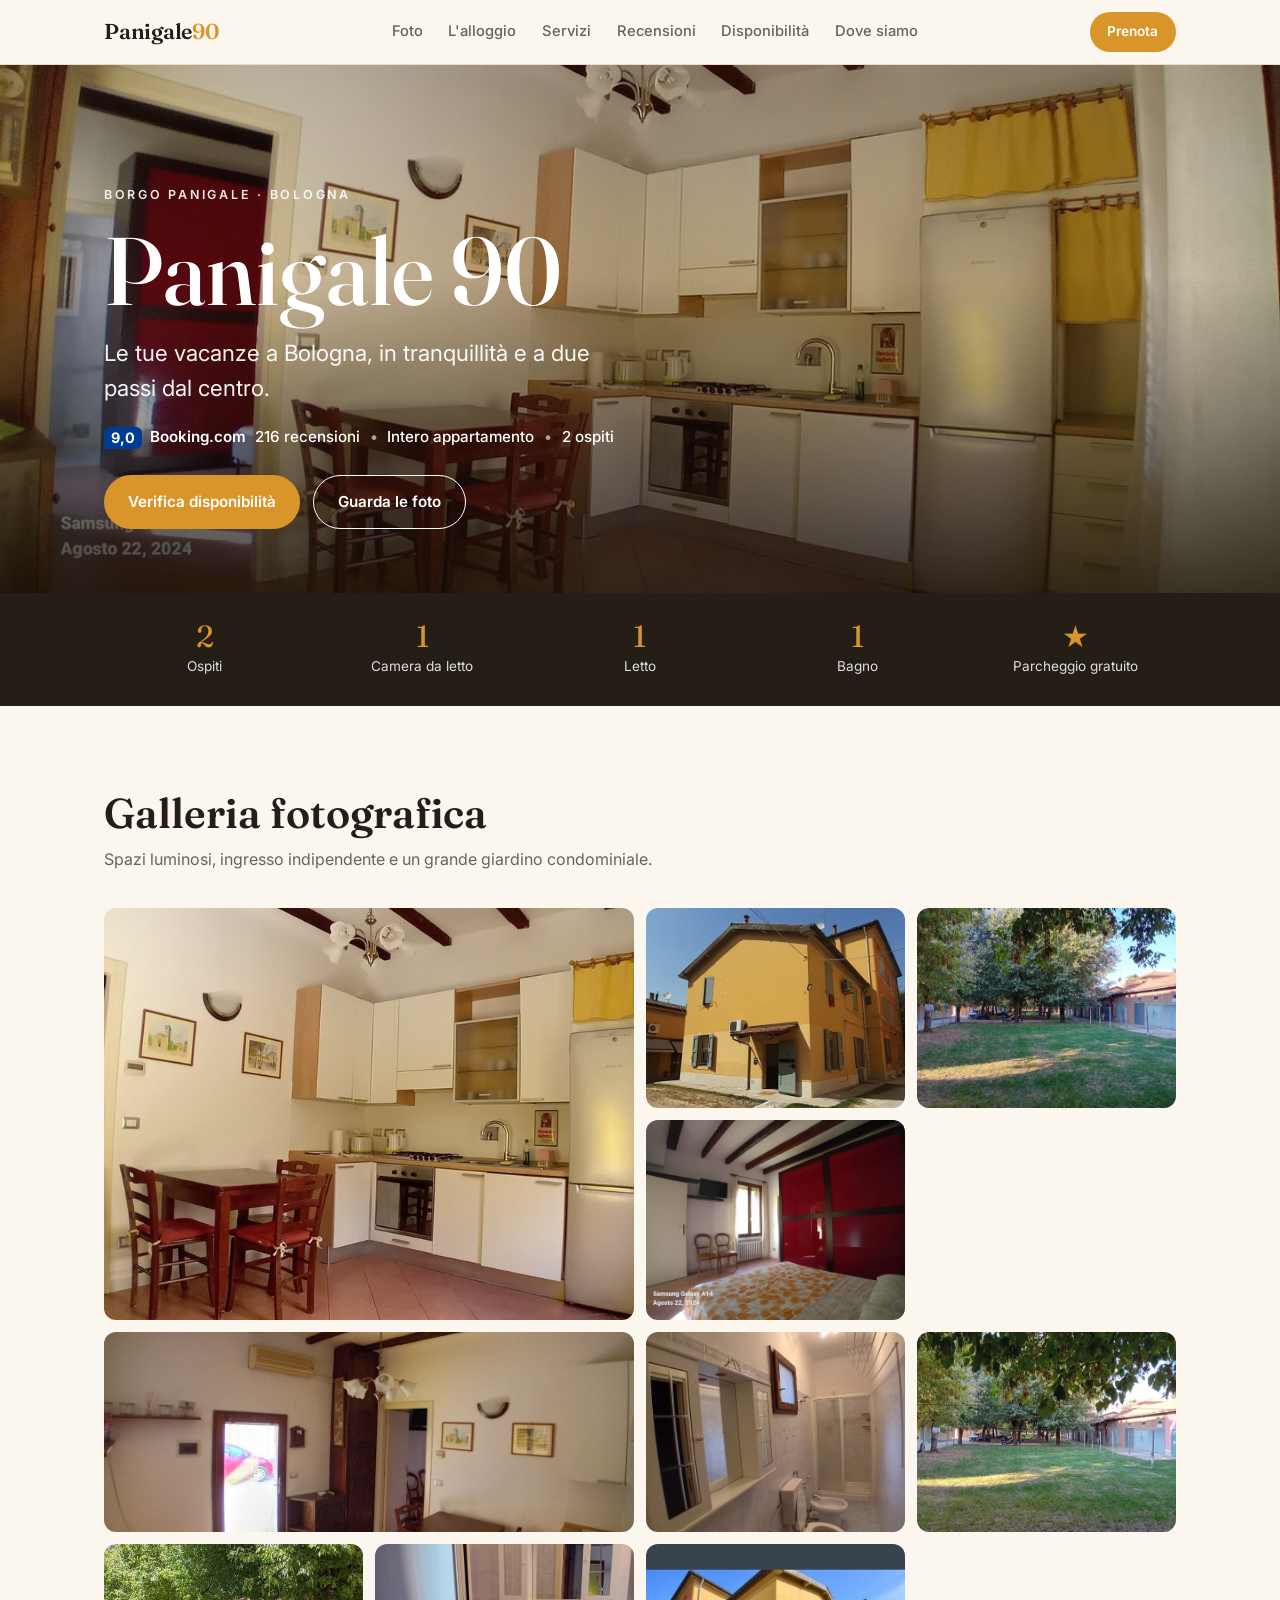
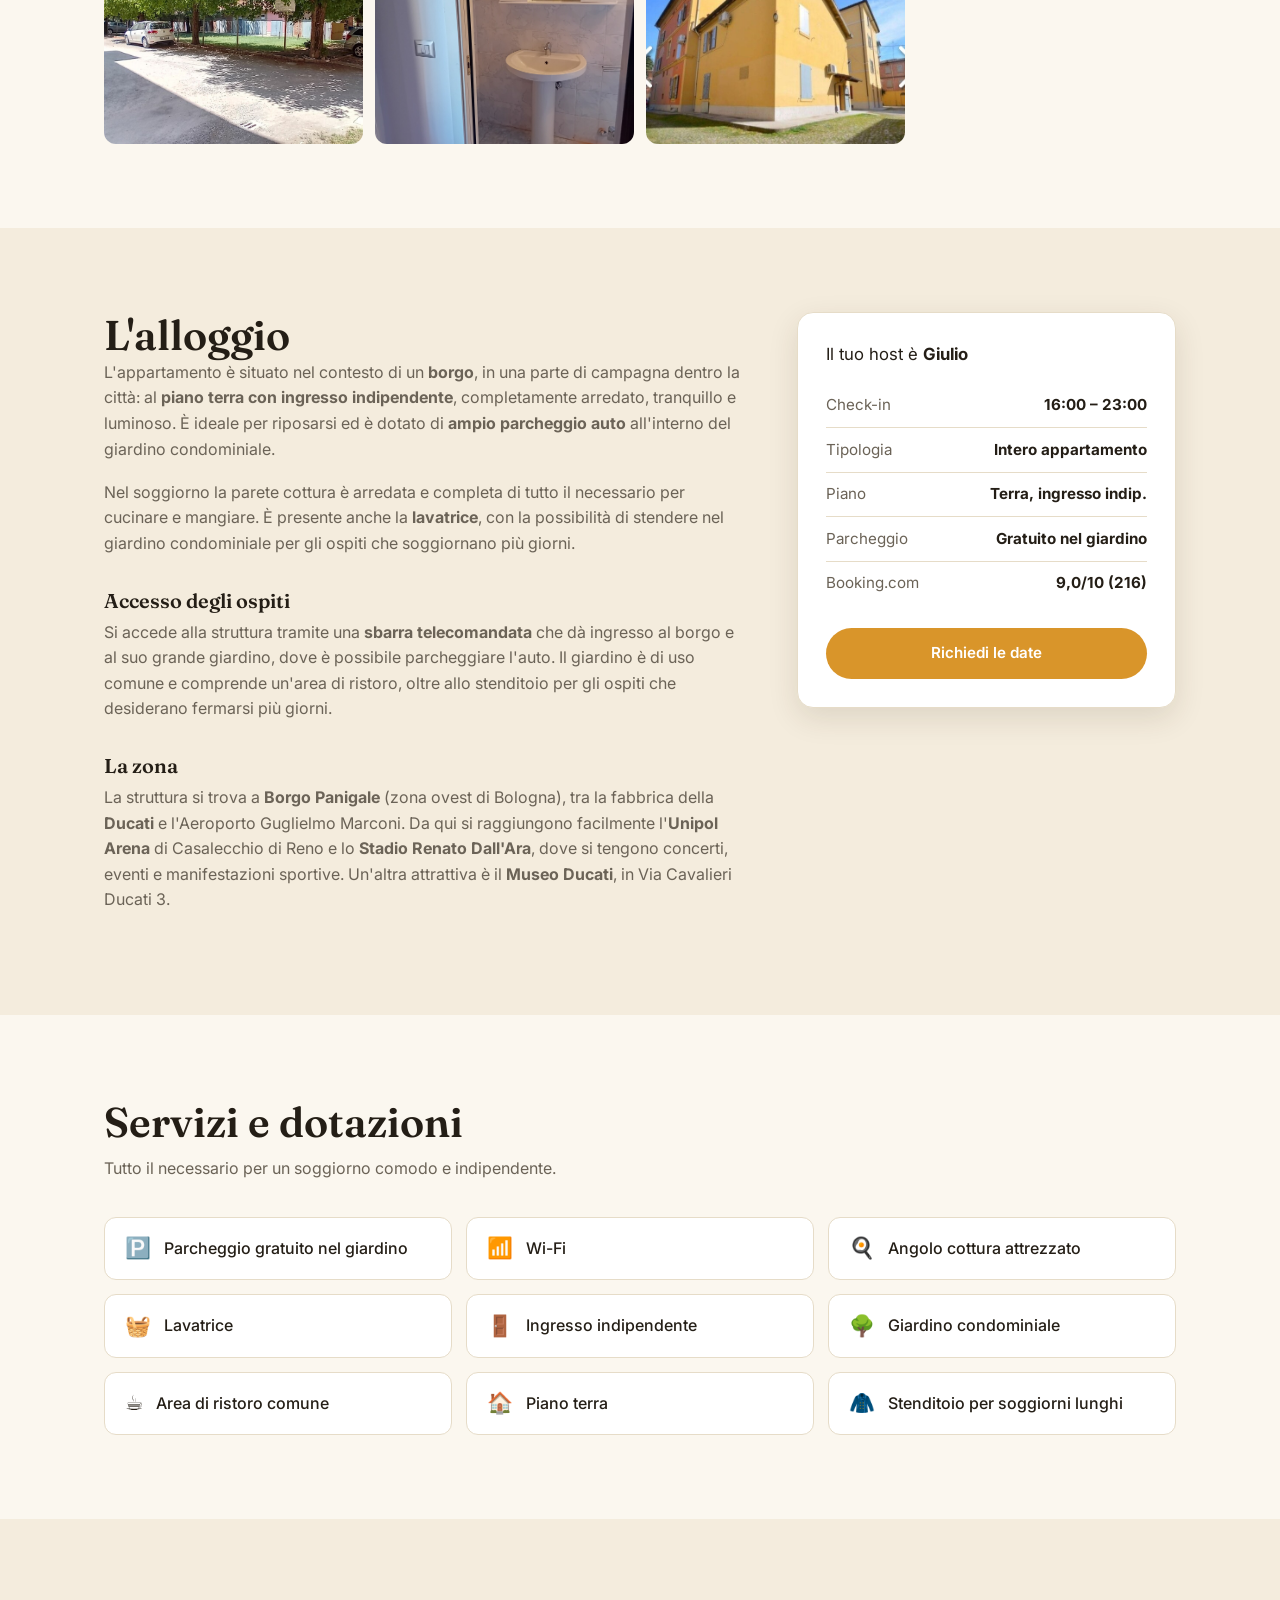
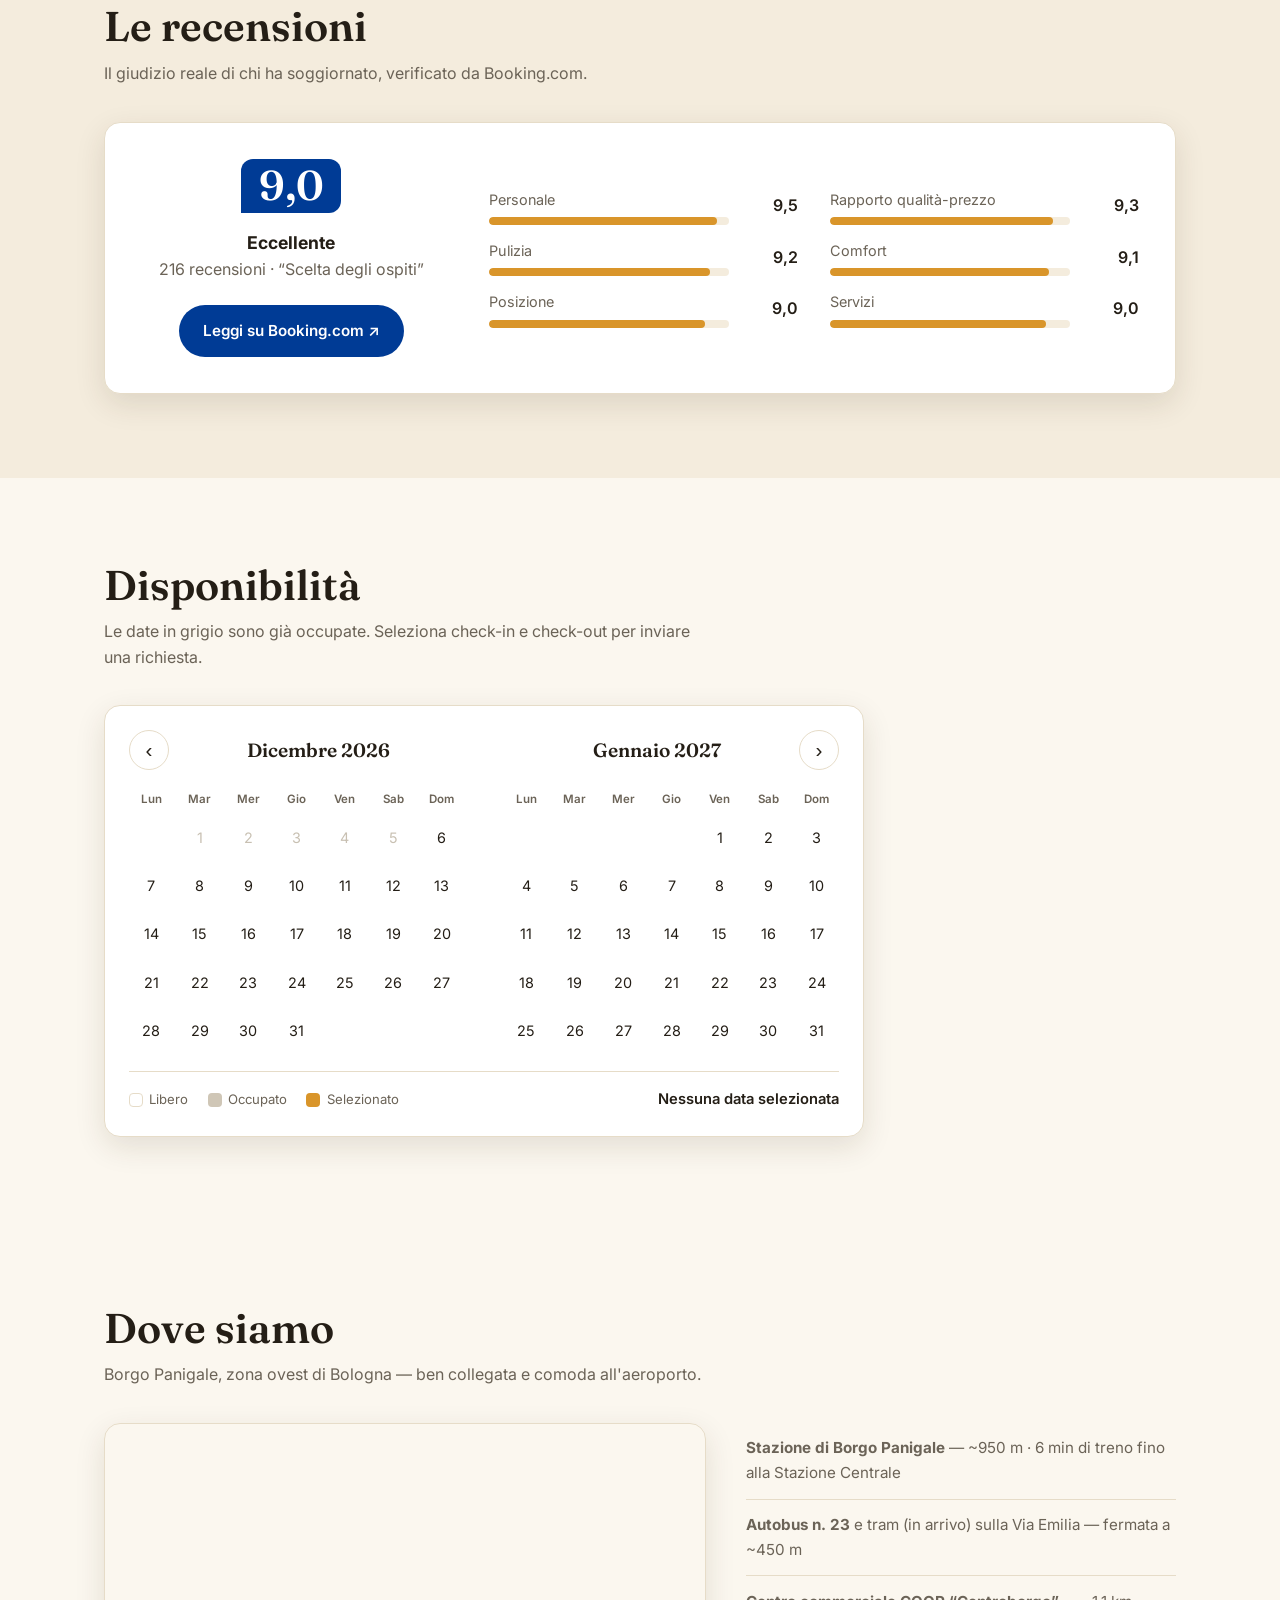
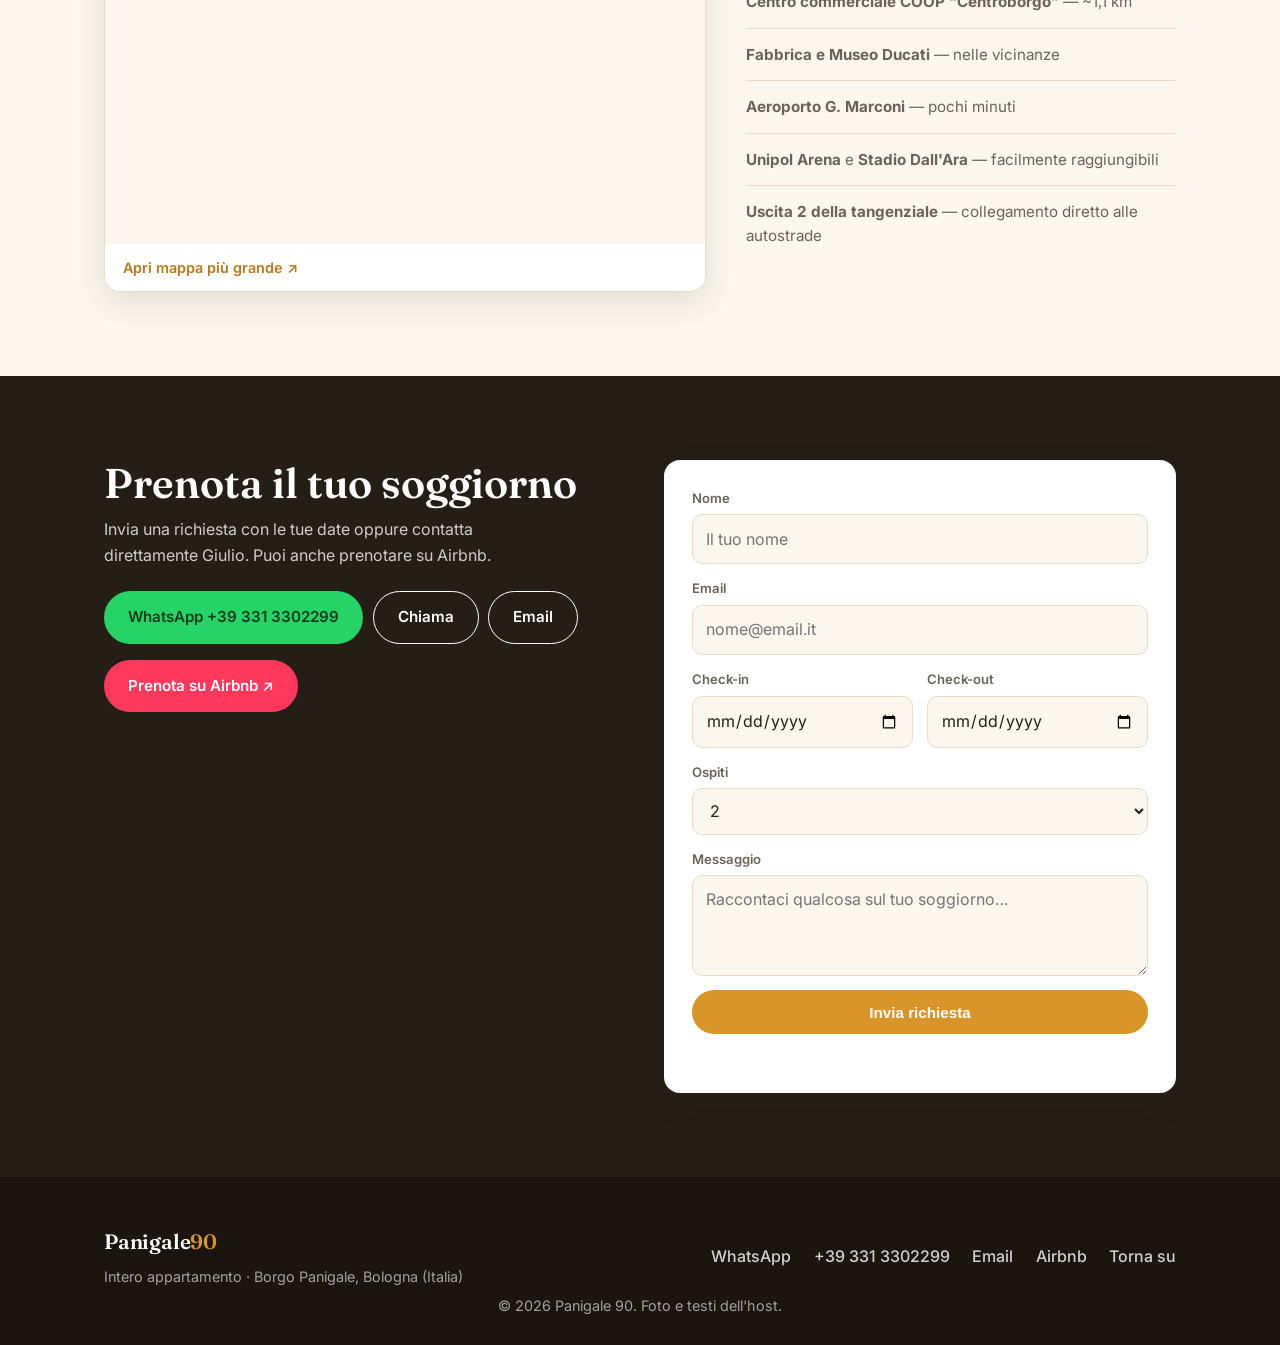
==== _shot.html @ 5c2a5322 "Mostra le recensioni Booking.com (9,0/10, 216 recensioni) al posto di quelle Airbnb" ====
<!DOCTYPE html>
<html lang="it">
<head>
  <meta charset="UTF-8" />
  <meta name="viewport" content="width=device-width, initial-scale=1.0" />
  <title>Panigale 90 — Appartamento a Bologna | Borgo Panigale</title>
  <meta name="description" content="Panigale 90: intero appartamento a piano terra con ingresso indipendente a Borgo Panigale, Bologna. 2 ospiti, parcheggio gratuito, giardino. A 6 minuti dalla Stazione Centrale." />
  <meta property="og:title" content="Panigale 90 — Le tue vacanze a Bologna" />
  <meta property="og:description" content="Intero appartamento a piano terra con ingresso indipendente e parcheggio gratuito a Borgo Panigale, Bologna." />
  <meta property="og:image" content="assets/img/photo-03.jpg" />
  <meta property="og:type" content="website" />
  <link rel="preconnect" href="https://fonts.googleapis.com" />
  <link rel="preconnect" href="https://fonts.gstatic.com" crossorigin />
  <link href="https://fonts.googleapis.com/css2?family=Fraunces:opsz,wght@9..144,500;9..144,600&family=Inter:wght@400;500;600&display=swap" rel="stylesheet" />
  <link rel="stylesheet" href="css/style.css" />
<style>.hero{min-height:480px!important}html{scroll-behavior:auto}</style></head>
<body>
  <!-- NAV -->
  <header class="nav" id="top">
    <div class="container nav__inner">
      <a href="#top" class="brand">Panigale<span>90</span></a>
      <nav class="nav__links">
        <a href="#gallery">Foto</a>
        <a href="#about">L'alloggio</a>
        <a href="#amenities">Servizi</a>
        <a href="#reviews">Recensioni</a>
        <a href="#calendar">Disponibilità</a>
        <a href="#location">Dove siamo</a>
      </nav>
      <a href="#book" class="btn btn--small">Prenota</a>
    </div>
  </header>

  <!-- HERO -->
  <section class="hero">
    <div class="hero__media">
      <img src="assets/img/photo-03.jpg" alt="Soggiorno con angolo cottura di Panigale 90" />
      <div class="hero__overlay"></div>
    </div>
    <div class="container hero__content">
      <p class="hero__eyebrow">Borgo Panigale · Bologna</p>
      <h1>Panigale 90</h1>
      <p class="hero__tagline">Le tue vacanze a Bologna, in tranquillità e a due passi dal centro.</p>
      <div class="hero__meta">
        <span class="bk-badge"><b>9,0</b> Booking.com</span>
        <span>216 recensioni</span>
        <span class="dot">•</span>
        <span>Intero appartamento</span>
        <span class="dot">•</span>
        <span>2 ospiti</span>
      </div>
      <div class="hero__cta">
        <a href="#book" class="btn">Verifica disponibilità</a>
        <a href="#gallery" class="btn btn--ghost">Guarda le foto</a>
      </div>
    </div>
  </section>

  <!-- QUICK FACTS -->
  <section class="facts">
    <div class="container facts__grid">
      <div class="fact"><span class="fact__num">2</span><span class="fact__label">Ospiti</span></div>
      <div class="fact"><span class="fact__num">1</span><span class="fact__label">Camera da letto</span></div>
      <div class="fact"><span class="fact__num">1</span><span class="fact__label">Letto</span></div>
      <div class="fact"><span class="fact__num">1</span><span class="fact__label">Bagno</span></div>
      <div class="fact"><span class="fact__num">★</span><span class="fact__label">Parcheggio gratuito</span></div>
    </div>
  </section>

  <!-- GALLERY -->
  <section id="gallery" class="section">
    <div class="container">
      <h2 class="section__title">Galleria fotografica</h2>
      <p class="section__sub">Spazi luminosi, ingresso indipendente e un grande giardino condominiale.</p>
      <div class="gallery" id="galleryGrid"><!-- populated by JS --></div>
    </div>
  </section>

  <!-- ABOUT -->
  <section id="about" class="section section--alt">
    <div class="container about">
      <div class="about__text">
        <h2 class="section__title">L'alloggio</h2>
        <p>L'appartamento è situato nel contesto di un <strong>borgo</strong>, in una parte di campagna dentro la città: al <strong>piano terra con ingresso indipendente</strong>, completamente arredato, tranquillo e luminoso. È ideale per riposarsi ed è dotato di <strong>ampio parcheggio auto</strong> all'interno del giardino condominiale.</p>
        <p>Nel soggiorno la parete cottura è arredata e completa di tutto il necessario per cucinare e mangiare. È presente anche la <strong>lavatrice</strong>, con la possibilità di stendere nel giardino condominiale per gli ospiti che soggiornano più giorni.</p>

        <h3>Accesso degli ospiti</h3>
        <p>Si accede alla struttura tramite una <strong>sbarra telecomandata</strong> che dà ingresso al borgo e al suo grande giardino, dove è possibile parcheggiare l'auto. Il giardino è di uso comune e comprende un'area di ristoro, oltre allo stenditoio per gli ospiti che desiderano fermarsi più giorni.</p>

        <h3>La zona</h3>
        <p>La struttura si trova a <strong>Borgo Panigale</strong> (zona ovest di Bologna), tra la fabbrica della <strong>Ducati</strong> e l'Aeroporto Guglielmo Marconi. Da qui si raggiungono facilmente l'<strong>Unipol Arena</strong> di Casalecchio di Reno e lo <strong>Stadio Renato Dall'Ara</strong>, dove si tengono concerti, eventi e manifestazioni sportive. Un'altra attrattiva è il <strong>Museo Ducati</strong>, in Via Cavalieri Ducati 3.</p>
      </div>
      <aside class="about__card">
        <p class="about__host">Il tuo host è <strong>Giulio</strong></p>
        <ul class="about__list">
          <li><span>Check-in</span><strong>16:00 – 23:00</strong></li>
          <li><span>Tipologia</span><strong>Intero appartamento</strong></li>
          <li><span>Piano</span><strong>Terra, ingresso indip.</strong></li>
          <li><span>Parcheggio</span><strong>Gratuito nel giardino</strong></li>
          <li><span>Booking.com</span><strong>9,0/10 (216)</strong></li>
        </ul>
        <a href="#book" class="btn btn--block">Richiedi le date</a>
      </aside>
    </div>
  </section>

  <!-- AMENITIES -->
  <section id="amenities" class="section">
    <div class="container">
      <h2 class="section__title">Servizi e dotazioni</h2>
      <p class="section__sub">Tutto il necessario per un soggiorno comodo e indipendente.</p>
      <ul class="amenities" id="amenitiesGrid"><!-- populated by JS --></ul>
    </div>
  </section>

  <!-- REVIEWS -->
  <section id="reviews" class="section section--alt">
    <div class="container">
      <h2 class="section__title">Le recensioni</h2>
      <p class="section__sub">Il giudizio reale di chi ha soggiornato, verificato da Booking.com.</p>
      <div class="reviews">
        <div class="reviews__score">
          <div class="bk-score">9,0</div>
          <p class="reviews__label"><strong>Eccellente</strong><br />216 recensioni · “Scelta degli ospiti”</p>
          <a class="btn btn--book" href="https://www.booking.com/hotel/it/panigale90.it.html" target="_blank" rel="noopener">Leggi su Booking.com ↗</a>
        </div>
        <ul class="reviews__bars">
          <li><span>Personale</span><i><b style="width:95%"></b></i><em>9,5</em></li>
          <li><span>Rapporto qualità-prezzo</span><i><b style="width:93%"></b></i><em>9,3</em></li>
          <li><span>Pulizia</span><i><b style="width:92%"></b></i><em>9,2</em></li>
          <li><span>Comfort</span><i><b style="width:91%"></b></i><em>9,1</em></li>
          <li><span>Posizione</span><i><b style="width:90%"></b></i><em>9,0</em></li>
          <li><span>Servizi</span><i><b style="width:90%"></b></i><em>9,0</em></li>
        </ul>
      </div>
    </div>
  </section>

  <!-- CALENDAR -->
  <section id="calendar" class="section">
    <div class="container">
      <h2 class="section__title">Disponibilità</h2>
      <p class="section__sub">Le date in grigio sono già occupate. Seleziona check-in e check-out per inviare una richiesta.</p>
      <div class="calendar" id="calendarApp">
        <div class="calendar__header">
          <button class="cal-nav" id="calPrev" aria-label="Mese precedente">‹</button>
          <div class="cal-month" id="calMonths"></div>
          <button class="cal-nav" id="calNext" aria-label="Mese successivo">›</button>
        </div>
        <div class="cal-grids" id="calGrids"></div>
        <div class="calendar__footer">
          <div class="cal-legend">
            <span><i class="sw sw--free"></i> Libero</span>
            <span><i class="sw sw--busy"></i> Occupato</span>
            <span><i class="sw sw--sel"></i> Selezionato</span>
          </div>
          <div class="cal-selection" id="calSelection">Nessuna data selezionata</div>
        </div>
      </div>
    </div>
  </section>

  <!-- LOCATION -->
  <section id="location" class="section">
    <div class="container">
      <h2 class="section__title">Dove siamo</h2>
      <p class="section__sub">Borgo Panigale, zona ovest di Bologna — ben collegata e comoda all'aeroporto.</p>
      <div class="location">
        <div class="location__map">
          <iframe
            title="Mappa di Panigale 90"
            loading="lazy"
            src="https://www.openstreetmap.org/export/embed.html?bbox=11.26%2C44.510%2C11.296%2C44.530&amp;layer=mapnik&amp;marker=44.51988%2C11.27823">
          </iframe>
          <a class="location__maplink" href="https://www.openstreetmap.org/?mlat=44.51988&mlon=11.27823#map=15/44.51988/11.27823" target="_blank" rel="noopener">Apri mappa più grande ↗</a>
        </div>
        <ul class="location__list">
          <li><strong>Stazione di Borgo Panigale</strong> — ~950 m · 6 min di treno fino alla Stazione Centrale</li>
          <li><strong>Autobus n. 23</strong> e tram (in arrivo) sulla Via Emilia — fermata a ~450 m</li>
          <li><strong>Centro commerciale COOP “Centroborgo”</strong> — ~1,1 km</li>
          <li><strong>Fabbrica e Museo Ducati</strong> — nelle vicinanze</li>
          <li><strong>Aeroporto G. Marconi</strong> — pochi minuti</li>
          <li><strong>Unipol Arena</strong> e <strong>Stadio Dall'Ara</strong> — facilmente raggiungibili</li>
          <li><strong>Uscita 2 della tangenziale</strong> — collegamento diretto alle autostrade</li>
        </ul>
      </div>
    </div>
  </section>

  <!-- BOOK / CONTACT -->
  <section id="book" class="section section--cta">
    <div class="container book">
      <div class="book__intro">
        <h2 class="section__title">Prenota il tuo soggiorno</h2>
        <p>Invia una richiesta con le tue date oppure contatta direttamente Giulio. Puoi anche prenotare su Airbnb.</p>
        <div class="book__contacts">
          <a class="btn btn--wa" href="https://wa.me/393313302299" target="_blank" rel="noopener">WhatsApp +39 331 3302299</a>
          <a class="btn btn--ghost" href="tel:+393313302299">Chiama</a>
          <a class="btn btn--ghost" href="mailto:giulio.saladini@alice.it">Email</a>
        </div>
        <a class="btn btn--airbnb" href="https://www.airbnb.com/rooms/994075475181136624" target="_blank" rel="noopener">Prenota su Airbnb ↗</a>
      </div>
      <form class="book__form" id="bookForm">
        <div class="field">
          <label for="fName">Nome</label>
          <input id="fName" name="name" type="text" required placeholder="Il tuo nome" />
        </div>
        <div class="field">
          <label for="fEmail">Email</label>
          <input id="fEmail" name="email" type="email" required placeholder="nome@email.it" />
        </div>
        <div class="field field--half">
          <label for="fIn">Check-in</label>
          <input id="fIn" name="checkin" type="date" />
        </div>
        <div class="field field--half">
          <label for="fOut">Check-out</label>
          <input id="fOut" name="checkout" type="date" />
        </div>
        <div class="field">
          <label for="fGuests">Ospiti</label>
          <select id="fGuests" name="guests"><option>1</option><option selected>2</option></select>
        </div>
        <div class="field">
          <label for="fMsg">Messaggio</label>
          <textarea id="fMsg" name="message" rows="3" placeholder="Raccontaci qualcosa sul tuo soggiorno…"></textarea>
        </div>
        <button type="submit" class="btn btn--block">Invia richiesta</button>
        <p class="book__note" id="bookNote"></p>
      </form>
    </div>
  </section>

  <footer class="footer">
    <div class="container footer__inner">
      <div>
        <span class="brand brand--footer">Panigale<span>90</span></span>
        <p>Intero appartamento · Borgo Panigale, Bologna (Italia)</p>
      </div>
      <div class="footer__links">
        <a href="https://wa.me/393313302299" target="_blank" rel="noopener">WhatsApp</a>
        <a href="tel:+393313302299">+39 331 3302299</a>
        <a href="mailto:giulio.saladini@alice.it">Email</a>
        <a href="https://www.airbnb.com/rooms/994075475181136624" target="_blank" rel="noopener">Airbnb</a>
        <a href="#top">Torna su</a>
      </div>
    </div>
    <p class="footer__legal">© <span id="year"></span> Panigale 90. Foto e testi dell'host.</p>
  </footer>

  <!-- LIGHTBOX -->
  <div class="lightbox" id="lightbox" hidden>
    <button class="lb-close" id="lbClose" aria-label="Chiudi">×</button>
    <button class="lb-nav lb-prev" id="lbPrev" aria-label="Precedente">‹</button>
    <img id="lbImg" src="" alt="" />
    <button class="lb-nav lb-next" id="lbNext" aria-label="Successiva">›</button>
  </div>

  <script src="js/availability.js"></script>
  <script src="js/main.js"></script>
</body>
</html>
---- css/style.css ----
:root{
  --ochre:#d9952a;
  --ochre-dark:#b9791a;
  --ink:#241e16;
  --muted:#6b6357;
  --cream:#fbf7ef;
  --cream-2:#f4ecdd;
  --line:#e6dcc8;
  --busy:#cfc6b6;
  --white:#fff;
  --radius:16px;
  --shadow:0 10px 30px rgba(60,45,20,.12);
  --maxw:1120px;
}
*{box-sizing:border-box}
html{scroll-behavior:smooth}
body{
  margin:0;font-family:"Inter",system-ui,sans-serif;color:var(--ink);
  background:var(--cream);line-height:1.6;-webkit-font-smoothing:antialiased;
}
img{max-width:100%;display:block}
a{color:inherit;text-decoration:none}
.container{width:100%;max-width:var(--maxw);margin:0 auto;padding:0 24px}
h1,h2,h3{font-family:"Fraunces",Georgia,serif;font-weight:600;line-height:1.15;margin:0}

/* Buttons */
.btn{
  display:inline-flex;align-items:center;justify-content:center;gap:.5rem;
  background:var(--ochre);color:#fff;font-weight:600;font-size:.95rem;
  padding:.85rem 1.5rem;border-radius:999px;border:0;cursor:pointer;
  transition:transform .15s ease, background .2s ease;
}
.btn:hover{background:var(--ochre-dark);transform:translateY(-1px)}
.btn--ghost{background:transparent;border:1.5px solid #fff;color:#fff}
.btn--ghost:hover{background:rgba(255,255,255,.15)}
.btn--small{padding:.55rem 1.1rem;font-size:.85rem}
.btn--block{width:100%}
.btn--airbnb{background:#ff385c}
.btn--airbnb:hover{background:#e11d48}

/* Nav */
.nav{position:sticky;top:0;z-index:50;background:rgba(251,247,239,.9);
  backdrop-filter:blur(10px);border-bottom:1px solid var(--line)}
.nav__inner{display:flex;align-items:center;justify-content:space-between;height:64px;gap:1rem}
.brand{font-family:"Fraunces",serif;font-weight:600;font-size:1.35rem;letter-spacing:-.01em}
.brand span{color:var(--ochre)}
.nav__links{display:flex;gap:1.6rem;font-size:.92rem;font-weight:500}
.nav__links a{color:var(--muted)}
.nav__links a:hover{color:var(--ink)}

/* Hero */
.hero{position:relative;min-height:86vh;display:flex;align-items:flex-end;color:#fff}
.hero__media,.hero__media img{position:absolute;inset:0;width:100%;height:100%;object-fit:cover}
.hero__overlay{position:absolute;inset:0;
  background:linear-gradient(180deg,rgba(20,15,8,.25)0%,rgba(20,15,8,.15)40%,rgba(20,15,8,.78)100%)}
.hero__content{position:relative;padding-bottom:64px;padding-top:120px}
.hero__eyebrow{text-transform:uppercase;letter-spacing:.22em;font-size:.78rem;font-weight:600;opacity:.9;margin:0 0 .6rem}
.hero h1{font-size:clamp(3rem,9vw,6rem);font-weight:500}
.hero__tagline{font-size:clamp(1.05rem,2.4vw,1.4rem);max-width:36ch;margin:.6rem 0 0;opacity:.95}
.hero__meta{display:flex;flex-wrap:wrap;align-items:center;gap:.6rem;margin:1.2rem 0 1.6rem;font-size:.95rem;font-weight:500}
.hero__meta .dot{opacity:.6}
.hero__cta{display:flex;gap:.8rem;flex-wrap:wrap}

/* Facts */
.facts{background:var(--ink);color:#fff}
.facts__grid{display:flex;flex-wrap:wrap;justify-content:space-between;gap:1rem;padding:28px 24px}
.fact{display:flex;flex-direction:column;align-items:center;flex:1;min-width:90px}
.fact__num{font-family:"Fraunces",serif;font-size:1.9rem;color:var(--ochre);line-height:1}
.fact__label{font-size:.85rem;opacity:.85;margin-top:.3rem;text-align:center}

/* Sections */
.section{padding:84px 0}
.section--alt{background:var(--cream-2)}
.section--cta{background:var(--ink);color:#fff}
.section__title{font-size:clamp(1.8rem,4vw,2.6rem)}
.section__sub{color:var(--muted);margin:.6rem 0 2.2rem;max-width:60ch}
.section--cta .section__sub{color:rgba(255,255,255,.75)}

/* Gallery */
.gallery{display:grid;grid-template-columns:repeat(4,1fr);grid-auto-rows:200px;gap:12px}
.gallery figure{margin:0;overflow:hidden;border-radius:12px;cursor:pointer;position:relative;background:var(--cream-2)}
.gallery img{width:100%;height:100%;object-fit:cover;transition:transform .5s ease}
.gallery figure:hover img{transform:scale(1.06)}
.gallery .g-big{grid-column:span 2;grid-row:span 2}
.gallery .g-wide{grid-column:span 2}

/* About */
.about{display:grid;grid-template-columns:1.7fr 1fr;gap:48px;align-items:start}
.about__text p{color:var(--muted);margin:0 0 1.1rem}
.about__text h3{margin:2rem 0 .5rem;font-size:1.25rem}
.about__card{background:#fff;border:1px solid var(--line);border-radius:var(--radius);
  padding:28px;box-shadow:var(--shadow);position:sticky;top:88px}
.about__host{margin:0 0 1rem;font-size:1.05rem}
.about__list{list-style:none;margin:0 0 1.4rem;padding:0}
.about__list li{display:flex;justify-content:space-between;gap:1rem;padding:.6rem 0;border-bottom:1px solid var(--line);font-size:.95rem}
.about__list li span{color:var(--muted)}
.about__list li:last-child{border-bottom:0}

/* Amenities */
.amenities{list-style:none;margin:0;padding:0;display:grid;grid-template-columns:repeat(3,1fr);gap:14px}
.amenities li{background:#fff;border:1px solid var(--line);border-radius:12px;padding:18px 20px;
  display:flex;align-items:center;gap:.8rem;font-weight:500}
.amenities li .ic{font-size:1.3rem;line-height:1}

/* Calendar */
.calendar{background:#fff;border:1px solid var(--line);border-radius:var(--radius);
  box-shadow:var(--shadow);max-width:760px;padding:24px}
.calendar__header{display:flex;align-items:center;justify-content:space-between;margin-bottom:14px}
.cal-month{display:flex;gap:48px;font-family:"Fraunces",serif;font-size:1.2rem;font-weight:600;flex:1;justify-content:space-around}
.cal-nav{width:40px;height:40px;border-radius:50%;border:1px solid var(--line);background:#fff;
  font-size:1.3rem;cursor:pointer;color:var(--ink);transition:background .2s}
.cal-nav:hover{background:var(--cream-2)}
.cal-grids{display:grid;grid-template-columns:1fr 1fr;gap:40px}
.cal-grid{}
.cal-grid h4{display:none}
.cal-week,.cal-days{display:grid;grid-template-columns:repeat(7,1fr);gap:4px}
.cal-week span{text-align:center;font-size:.72rem;color:var(--muted);font-weight:600;padding:6px 0}
.cal-day{aspect-ratio:1;display:flex;align-items:center;justify-content:center;font-size:.9rem;
  border-radius:9px;cursor:pointer;border:1px solid transparent;transition:background .15s}
.cal-day.empty{cursor:default}
.cal-day.free:hover{background:var(--cream-2)}
.cal-day.busy{color:#a59c8c;background:var(--busy);cursor:not-allowed;text-decoration:line-through}
.cal-day.past{color:#c8c0b2;cursor:not-allowed}
.cal-day.sel{background:var(--ochre);color:#fff;font-weight:600}
.cal-day.inrange{background:rgba(217,149,42,.18)}
.calendar__footer{display:flex;flex-wrap:wrap;gap:1rem;justify-content:space-between;align-items:center;
  margin-top:18px;padding-top:16px;border-top:1px solid var(--line)}
.cal-legend{display:flex;gap:1.2rem;font-size:.82rem;color:var(--muted)}
.cal-legend span{display:flex;align-items:center;gap:.4rem}
.sw{width:14px;height:14px;border-radius:4px;display:inline-block}
.sw--free{background:#fff;border:1px solid var(--line)}
.sw--busy{background:var(--busy)}
.sw--sel{background:var(--ochre)}
.cal-selection{font-weight:600;font-size:.92rem}

/* Booking badge (hero) */
.bk-badge{display:inline-flex;align-items:center;gap:.45rem;font-weight:600}
.bk-badge b{background:#003b95;color:#fff;border-radius:6px 6px 6px 0;padding:.15rem .45rem;font-size:.9rem;line-height:1.2}

/* Reviews */
.reviews{display:grid;grid-template-columns:300px 1fr;gap:48px;align-items:center;
  background:#fff;border:1px solid var(--line);border-radius:var(--radius);box-shadow:var(--shadow);padding:36px}
.reviews__score{text-align:center}
.bk-score{display:inline-block;background:#003b95;color:#fff;font-family:"Fraunces",serif;
  font-size:2.6rem;font-weight:600;padding:.4rem 1.1rem;border-radius:12px 12px 12px 0;line-height:1}
.reviews__label{color:var(--muted);margin:1rem 0 1.4rem}
.reviews__label strong{color:var(--ink);font-size:1.1rem}
.btn--book{background:#003b95}
.btn--book:hover{background:#002d72}
.reviews__bars{list-style:none;margin:0;padding:0;display:grid;grid-template-columns:1fr 1fr;gap:14px 32px}
.reviews__bars li{display:grid;grid-template-columns:1fr 56px;align-items:center;gap:.4rem .8rem;font-size:.9rem}
.reviews__bars li span{grid-column:1;color:var(--muted)}
.reviews__bars li i{grid-column:1;height:8px;background:var(--cream-2);border-radius:99px;overflow:hidden;display:block}
.reviews__bars li i b{display:block;height:100%;background:var(--ochre);border-radius:99px}
.reviews__bars li em{grid-column:2;grid-row:1/3;font-style:normal;font-weight:600;text-align:right;font-size:1rem}

/* Location */
.location{display:grid;grid-template-columns:1.4fr 1fr;gap:40px;align-items:start}
.location__map{border-radius:var(--radius);overflow:hidden;border:1px solid var(--line);box-shadow:var(--shadow)}
.location__map iframe{width:100%;height:420px;border:0;display:block}
.location__maplink{display:block;padding:12px 18px;background:#fff;font-weight:600;font-size:.9rem;color:var(--ochre-dark)}
.location__list{list-style:none;margin:0;padding:0}
.location__list li{padding:.85rem 0;border-bottom:1px solid var(--line);color:var(--muted);font-size:.95rem}
.location__list li:last-child{border-bottom:0}

/* Book */
.book{display:grid;grid-template-columns:1fr 1fr;gap:48px;align-items:start}
.book__intro p{color:rgba(255,255,255,.78);margin:.6rem 0 1.4rem;max-width:42ch}
.book__contacts{display:flex;flex-wrap:wrap;gap:.6rem;margin-bottom:1rem}
.btn--wa{background:#25d366;color:#0b3d1f}
.btn--wa:hover{background:#1fb957}
.book__form{background:#fff;color:var(--ink);border-radius:var(--radius);padding:28px;
  display:grid;grid-template-columns:1fr 1fr;gap:14px;box-shadow:var(--shadow)}
.field{display:flex;flex-direction:column;grid-column:span 2}
.field--half{grid-column:span 1}
.field label{font-size:.82rem;font-weight:600;margin-bottom:.35rem;color:var(--muted)}
.field input,.field select,.field textarea{
  font:inherit;padding:.7rem .8rem;border:1px solid var(--line);border-radius:10px;background:var(--cream);color:var(--ink)}
.field input:focus,.field select:focus,.field textarea:focus{outline:2px solid var(--ochre);border-color:var(--ochre)}
.book__form .btn{grid-column:span 2}
.book__note{grid-column:span 2;font-size:.85rem;color:var(--muted);margin:.2rem 0 0;text-align:center;min-height:1em}

/* Footer */
.footer{background:#1a150f;color:#fff;padding:48px 0 28px}
.footer__inner{display:flex;justify-content:space-between;flex-wrap:wrap;gap:1.4rem;align-items:center}
.footer p{color:rgba(255,255,255,.6);margin:.4rem 0 0;font-size:.9rem}
.brand--footer{color:#fff;font-size:1.3rem}
.footer__links{display:flex;gap:1.4rem;font-weight:500}
.footer__links a{color:rgba(255,255,255,.8)}
.footer__legal{text-align:center;color:rgba(255,255,255,.4);font-size:.8rem;margin:32px 0 0}

/* Lightbox */
.lightbox{position:fixed;inset:0;z-index:100;background:rgba(15,12,8,.94);
  display:flex;align-items:center;justify-content:center}
.lightbox[hidden]{display:none}
.lightbox img{max-width:90vw;max-height:86vh;border-radius:8px;box-shadow:0 20px 60px rgba(0,0,0,.5)}
.lb-close{position:absolute;top:20px;right:26px;background:none;border:0;color:#fff;font-size:2.4rem;cursor:pointer;line-height:1}
.lb-nav{position:absolute;top:50%;transform:translateY(-50%);background:rgba(255,255,255,.12);
  border:0;color:#fff;font-size:2rem;width:56px;height:56px;border-radius:50%;cursor:pointer}
.lb-nav:hover{background:rgba(255,255,255,.25)}
.lb-prev{left:24px}.lb-next{right:24px}

/* Responsive */
@media(max-width:900px){
  .nav__links{display:none}
  .about,.location,.book,.reviews{grid-template-columns:1fr}
  .reviews__bars{grid-template-columns:1fr}
  .about__card{position:static}
  .amenities{grid-template-columns:repeat(2,1fr)}
  .cal-grids{grid-template-columns:1fr}
  .cal-month{justify-content:center;gap:0}
  .cal-month span:nth-child(2){display:none}
  .gallery{grid-template-columns:repeat(2,1fr);grid-auto-rows:160px}
  .gallery .g-big{grid-column:span 2;grid-row:span 1}
}
@media(max-width:540px){
  .section{padding:60px 0}
  .amenities{grid-template-columns:1fr}
  .book__form{grid-template-columns:1fr}
  .field--half{grid-column:span 2}
  .facts__grid{gap:.5rem}
  .fact{min-width:60px}
}
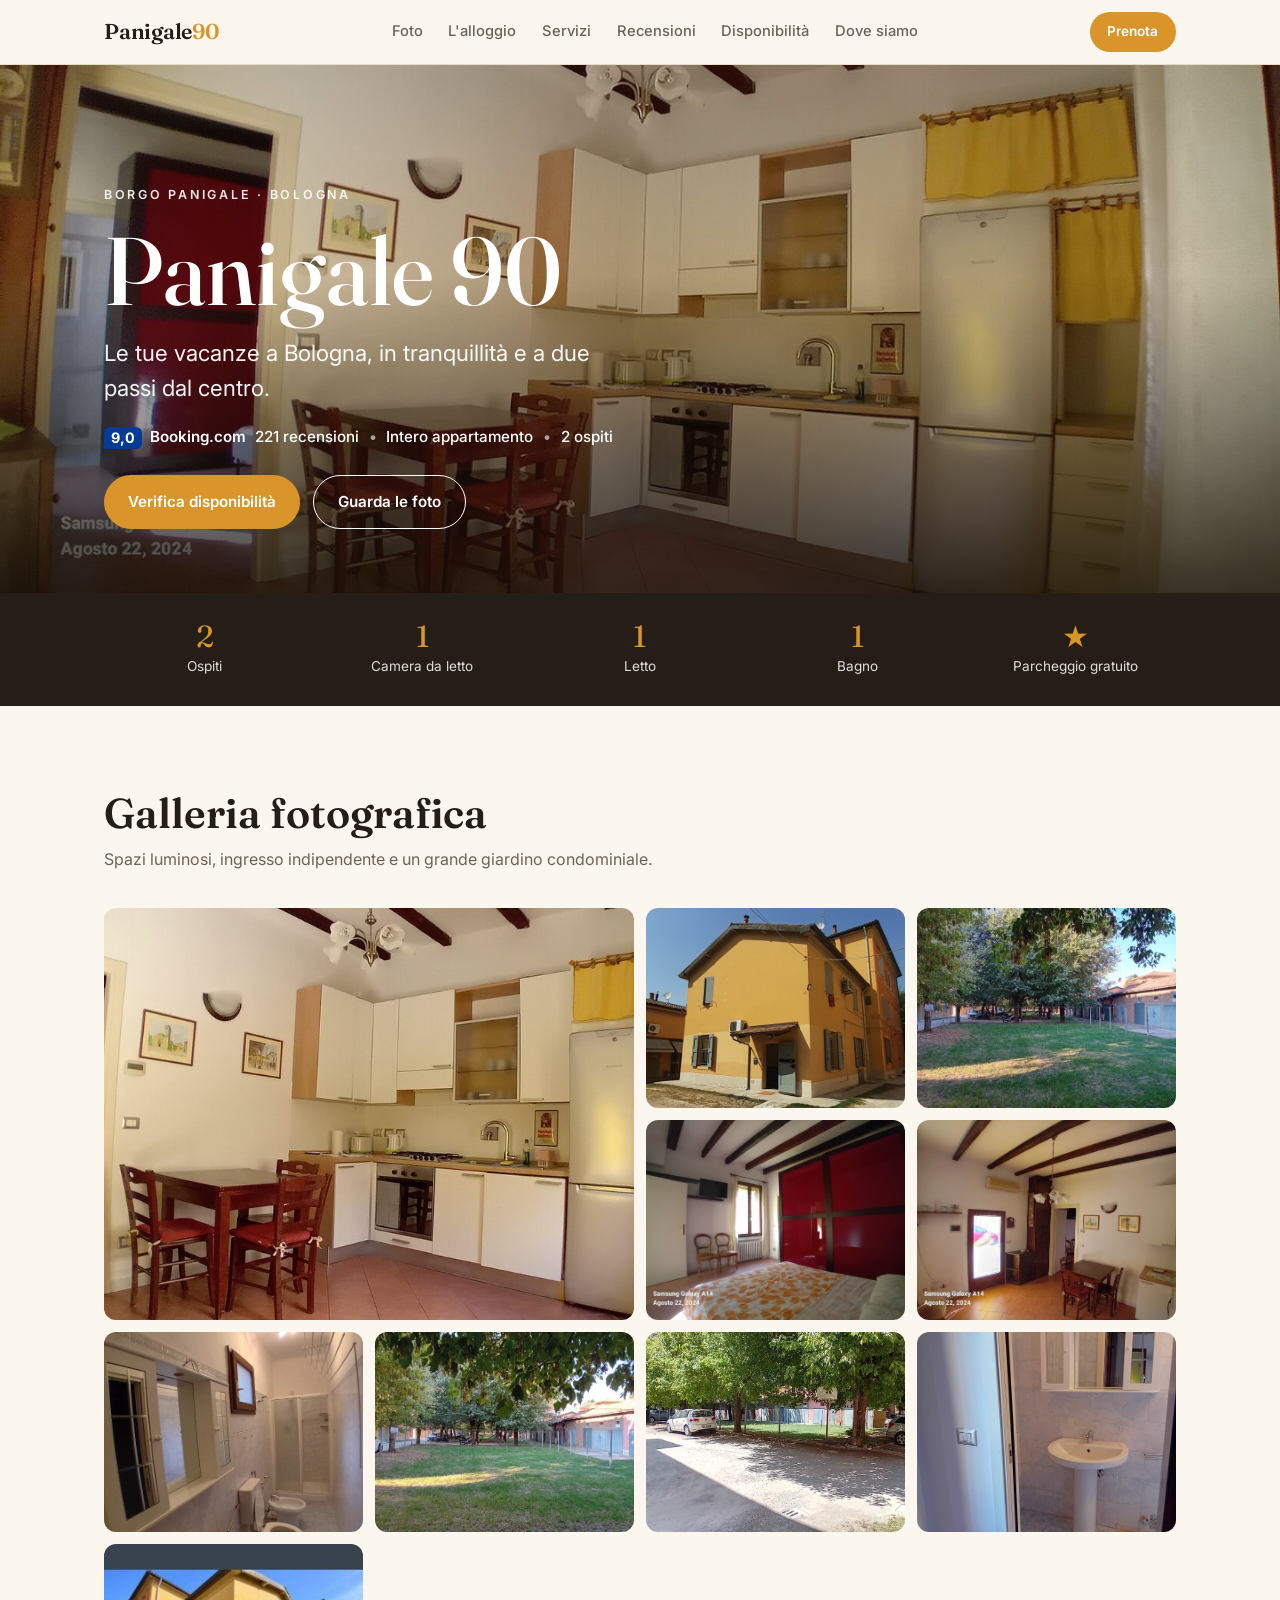
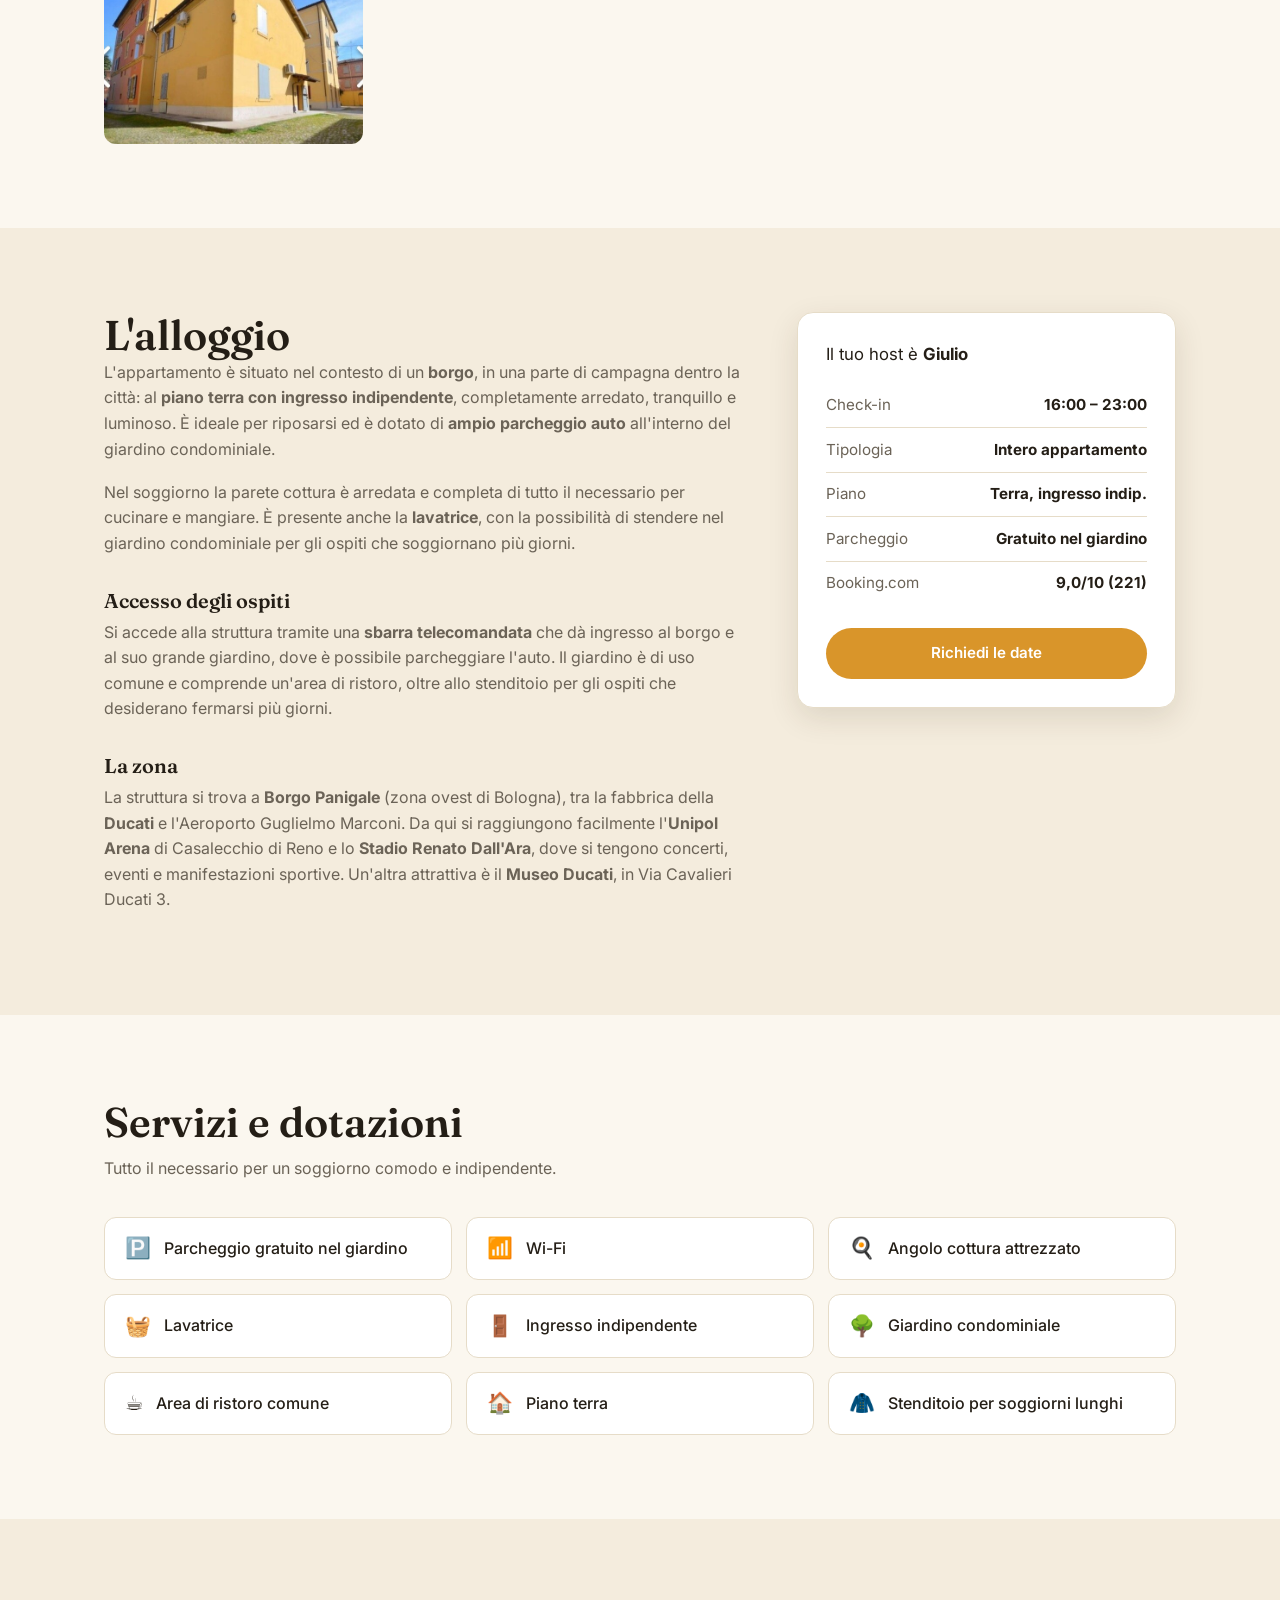
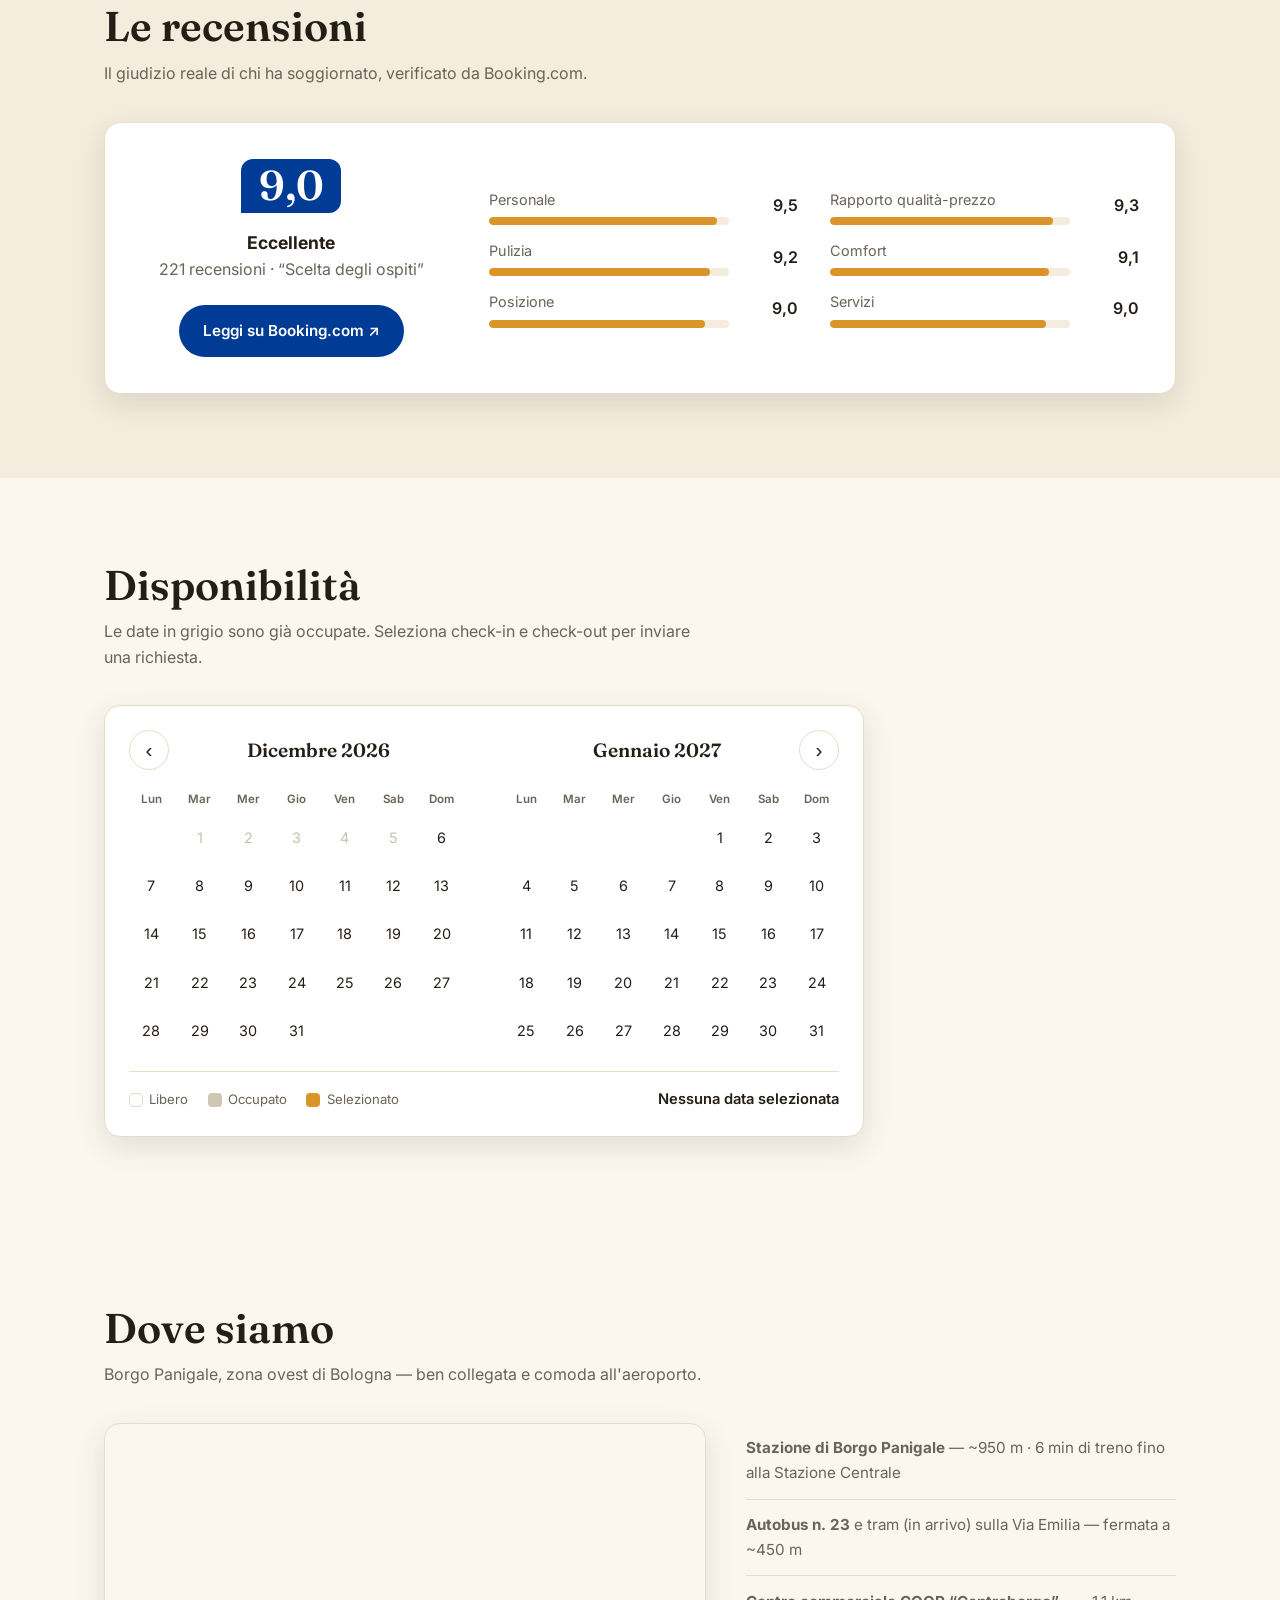
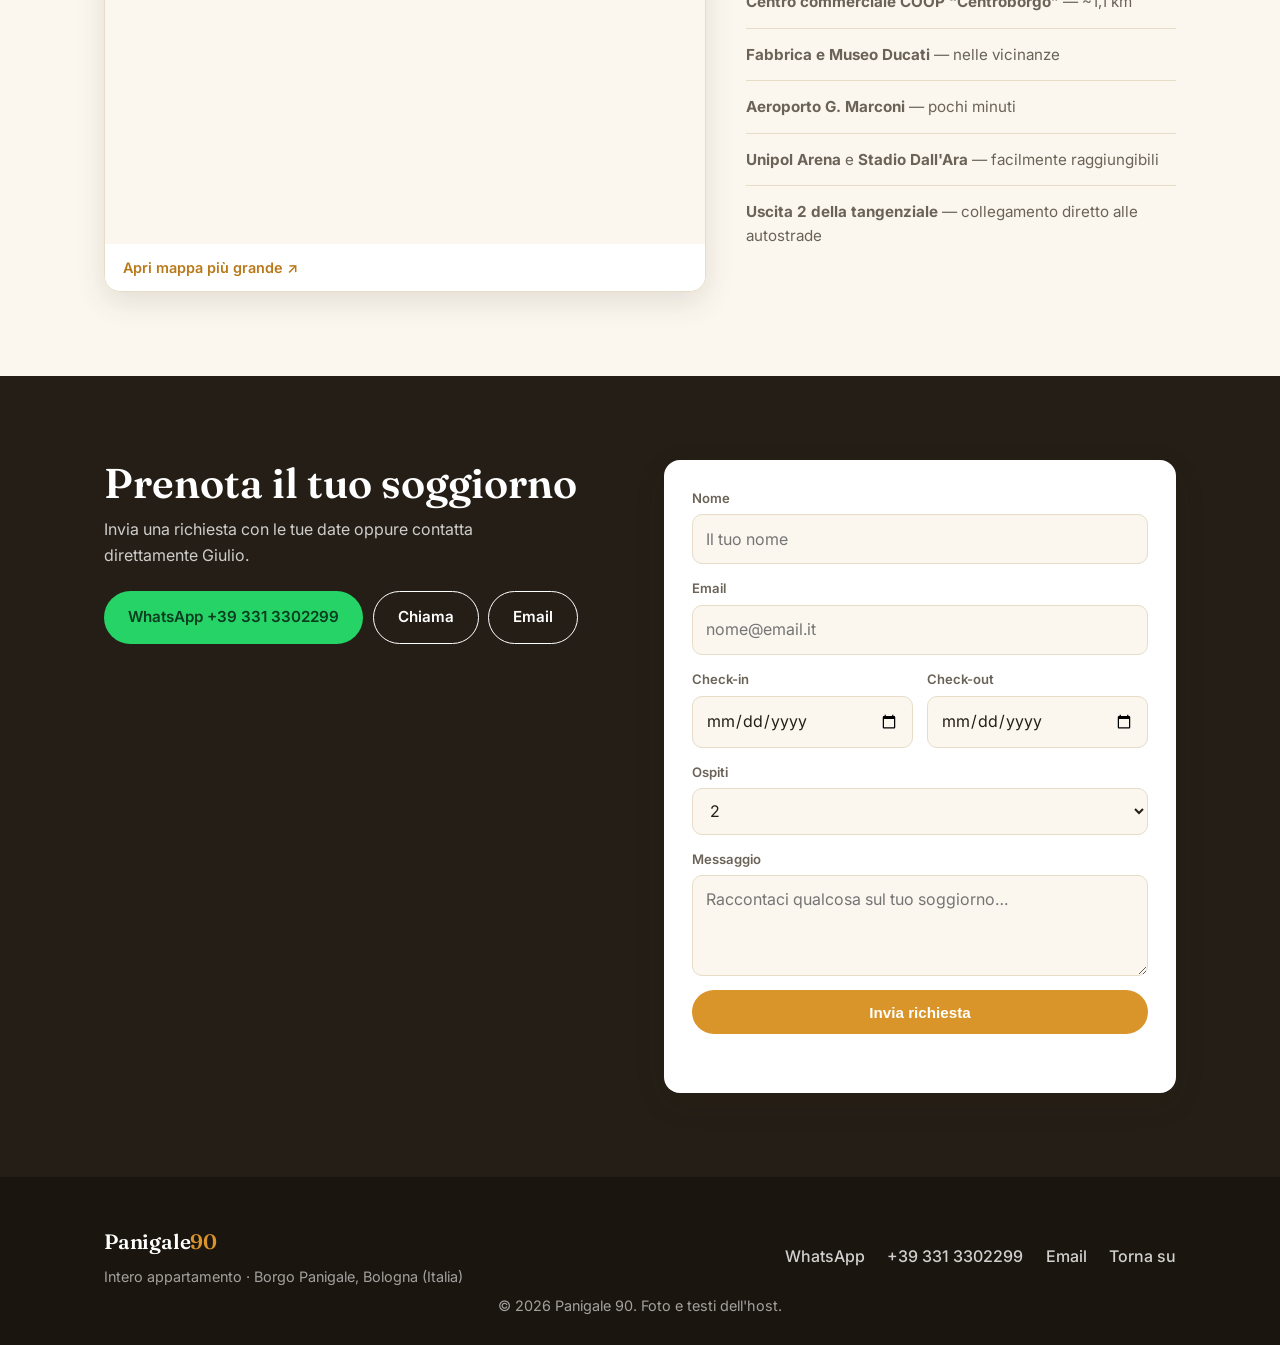
==== commit 532bafef: "Gestione foto dal pannello /admin: galleria e hero da gallery.json" ====
--- a/_shot.html
+++ b/_shot.html
@@ -13,7 +13,7 @@
   <link rel="preconnect" href="https://fonts.gstatic.com" crossorigin />
   <link href="https://fonts.googleapis.com/css2?family=Fraunces:opsz,wght@9..144,500;9..144,600&family=Inter:wght@400;500;600&display=swap" rel="stylesheet" />
   <link rel="stylesheet" href="css/style.css" />
-<style>.hero{min-height:480px!important}html{scroll-behavior:auto}</style></head>
+<style>.hero{min-height:420px!important}html{scroll-behavior:auto}</style></head>
 <body>
   <!-- NAV -->
   <header class="nav" id="top">
@@ -34,7 +34,7 @@
   <!-- HERO -->
   <section class="hero">
     <div class="hero__media">
-      <img src="assets/img/photo-03.jpg" alt="Soggiorno con angolo cottura di Panigale 90" />
+      <img id="heroImg" src="assets/img/photo-03.jpg" alt="Soggiorno con angolo cottura di Panigale 90" />
       <div class="hero__overlay"></div>
     </div>
     <div class="container hero__content">
@@ -43,7 +43,7 @@
       <p class="hero__tagline">Le tue vacanze a Bologna, in tranquillità e a due passi dal centro.</p>
       <div class="hero__meta">
         <span class="bk-badge"><b>9,0</b> Booking.com</span>
-        <span>216 recensioni</span>
+        <span>221 recensioni</span>
         <span class="dot">•</span>
         <span>Intero appartamento</span>
         <span class="dot">•</span>
@@ -97,7 +97,7 @@
           <li><span>Tipologia</span><strong>Intero appartamento</strong></li>
           <li><span>Piano</span><strong>Terra, ingresso indip.</strong></li>
           <li><span>Parcheggio</span><strong>Gratuito nel giardino</strong></li>
-          <li><span>Booking.com</span><strong>9,0/10 (216)</strong></li>
+          <li><span>Booking.com</span><strong>9,0/10 (221)</strong></li>
         </ul>
         <a href="#book" class="btn btn--block">Richiedi le date</a>
       </aside>
@@ -121,7 +121,7 @@
       <div class="reviews">
         <div class="reviews__score">
           <div class="bk-score">9,0</div>
-          <p class="reviews__label"><strong>Eccellente</strong><br />216 recensioni · “Scelta degli ospiti”</p>
+          <p class="reviews__label"><strong>Eccellente</strong><br />221 recensioni · “Scelta degli ospiti”</p>
           <a class="btn btn--book" href="https://www.booking.com/hotel/it/panigale90.it.html" target="_blank" rel="noopener">Leggi su Booking.com ↗</a>
         </div>
         <ul class="reviews__bars">
@@ -192,13 +192,12 @@
     <div class="container book">
       <div class="book__intro">
         <h2 class="section__title">Prenota il tuo soggiorno</h2>
-        <p>Invia una richiesta con le tue date oppure contatta direttamente Giulio. Puoi anche prenotare su Airbnb.</p>
+        <p>Invia una richiesta con le tue date oppure contatta direttamente Giulio.</p>
         <div class="book__contacts">
           <a class="btn btn--wa" href="https://wa.me/393313302299" target="_blank" rel="noopener">WhatsApp +39 331 3302299</a>
           <a class="btn btn--ghost" href="tel:+393313302299">Chiama</a>
           <a class="btn btn--ghost" href="mailto:giulio.saladini@alice.it">Email</a>
         </div>
-        <a class="btn btn--airbnb" href="https://www.airbnb.com/rooms/994075475181136624" target="_blank" rel="noopener">Prenota su Airbnb ↗</a>
       </div>
       <form class="book__form" id="bookForm">
         <div class="field">
@@ -241,7 +240,6 @@
         <a href="https://wa.me/393313302299" target="_blank" rel="noopener">WhatsApp</a>
         <a href="tel:+393313302299">+39 331 3302299</a>
         <a href="mailto:giulio.saladini@alice.it">Email</a>
-        <a href="https://www.airbnb.com/rooms/994075475181136624" target="_blank" rel="noopener">Airbnb</a>
         <a href="#top">Torna su</a>
       </div>
     </div>
@@ -256,7 +254,6 @@
     <button class="lb-nav lb-next" id="lbNext" aria-label="Successiva">›</button>
   </div>
 
-  <script src="js/availability.js"></script>
   <script src="js/main.js"></script>
 </body>
 </html>
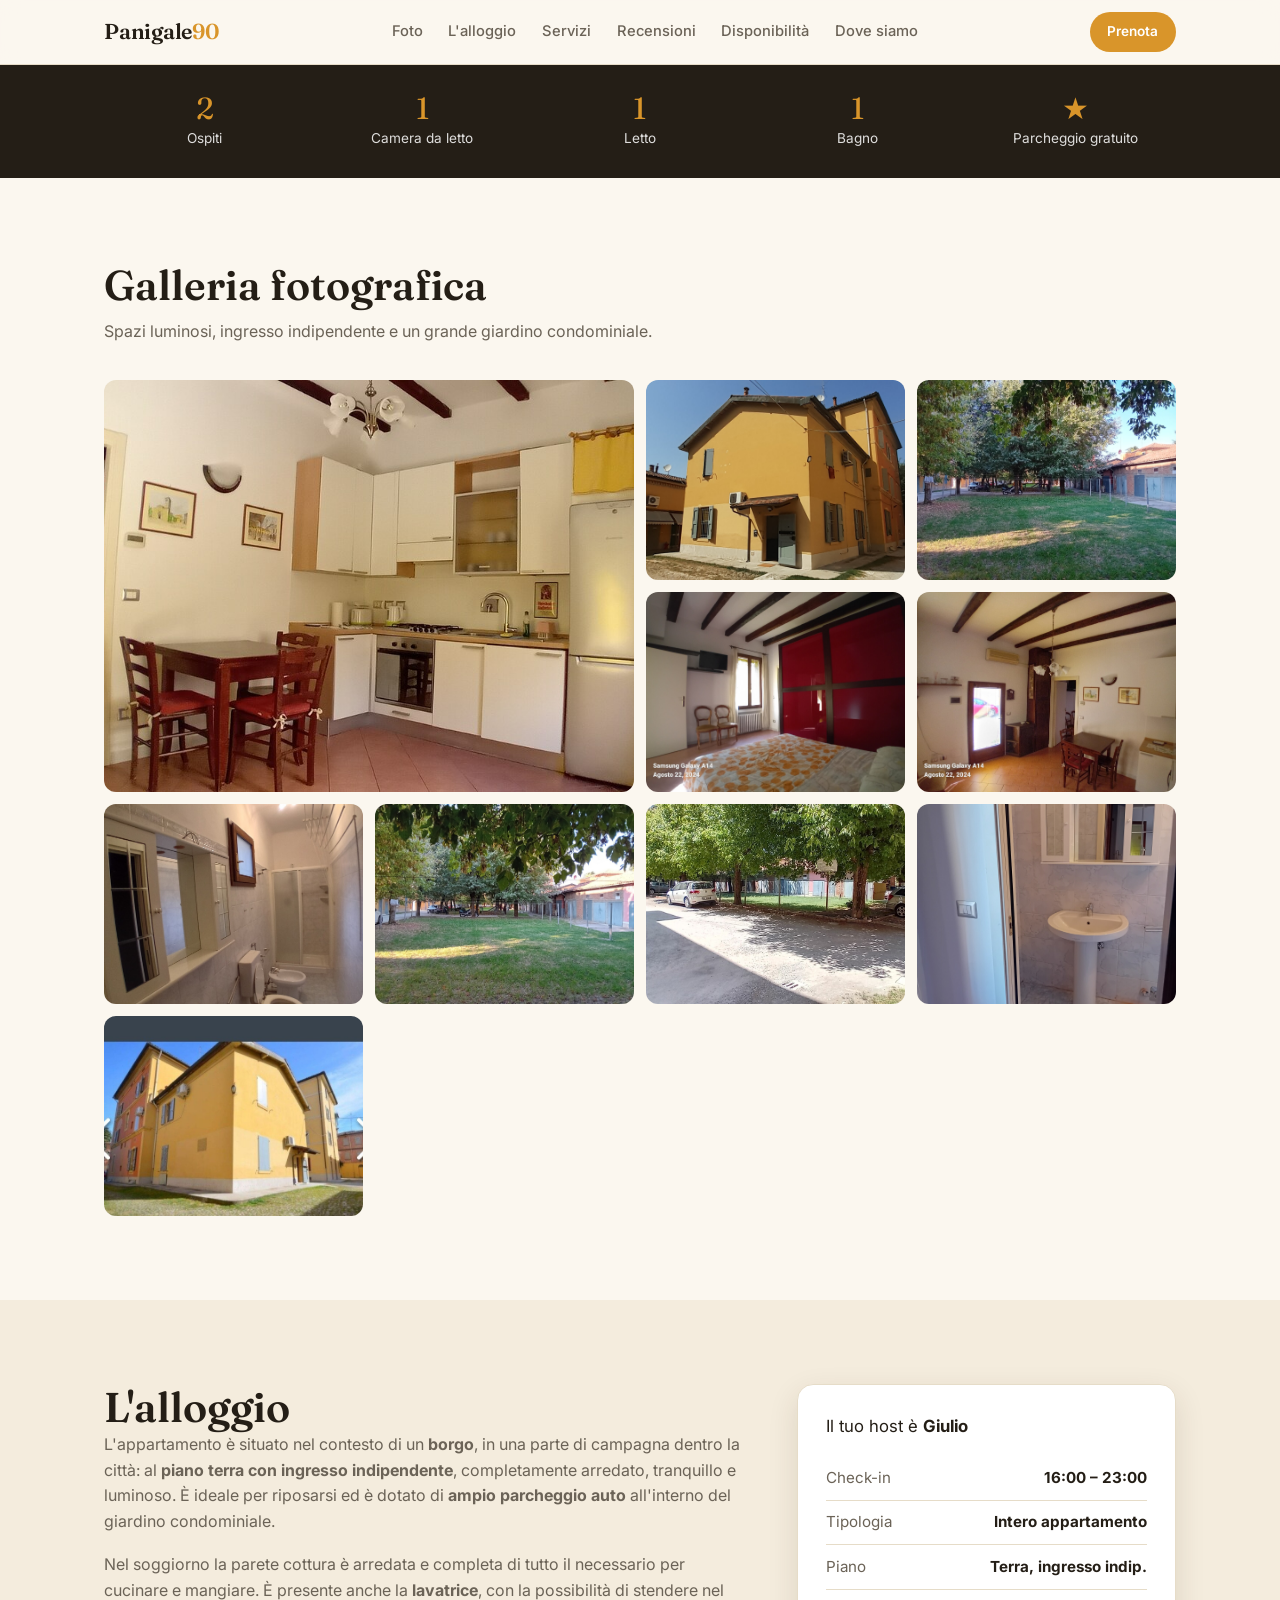
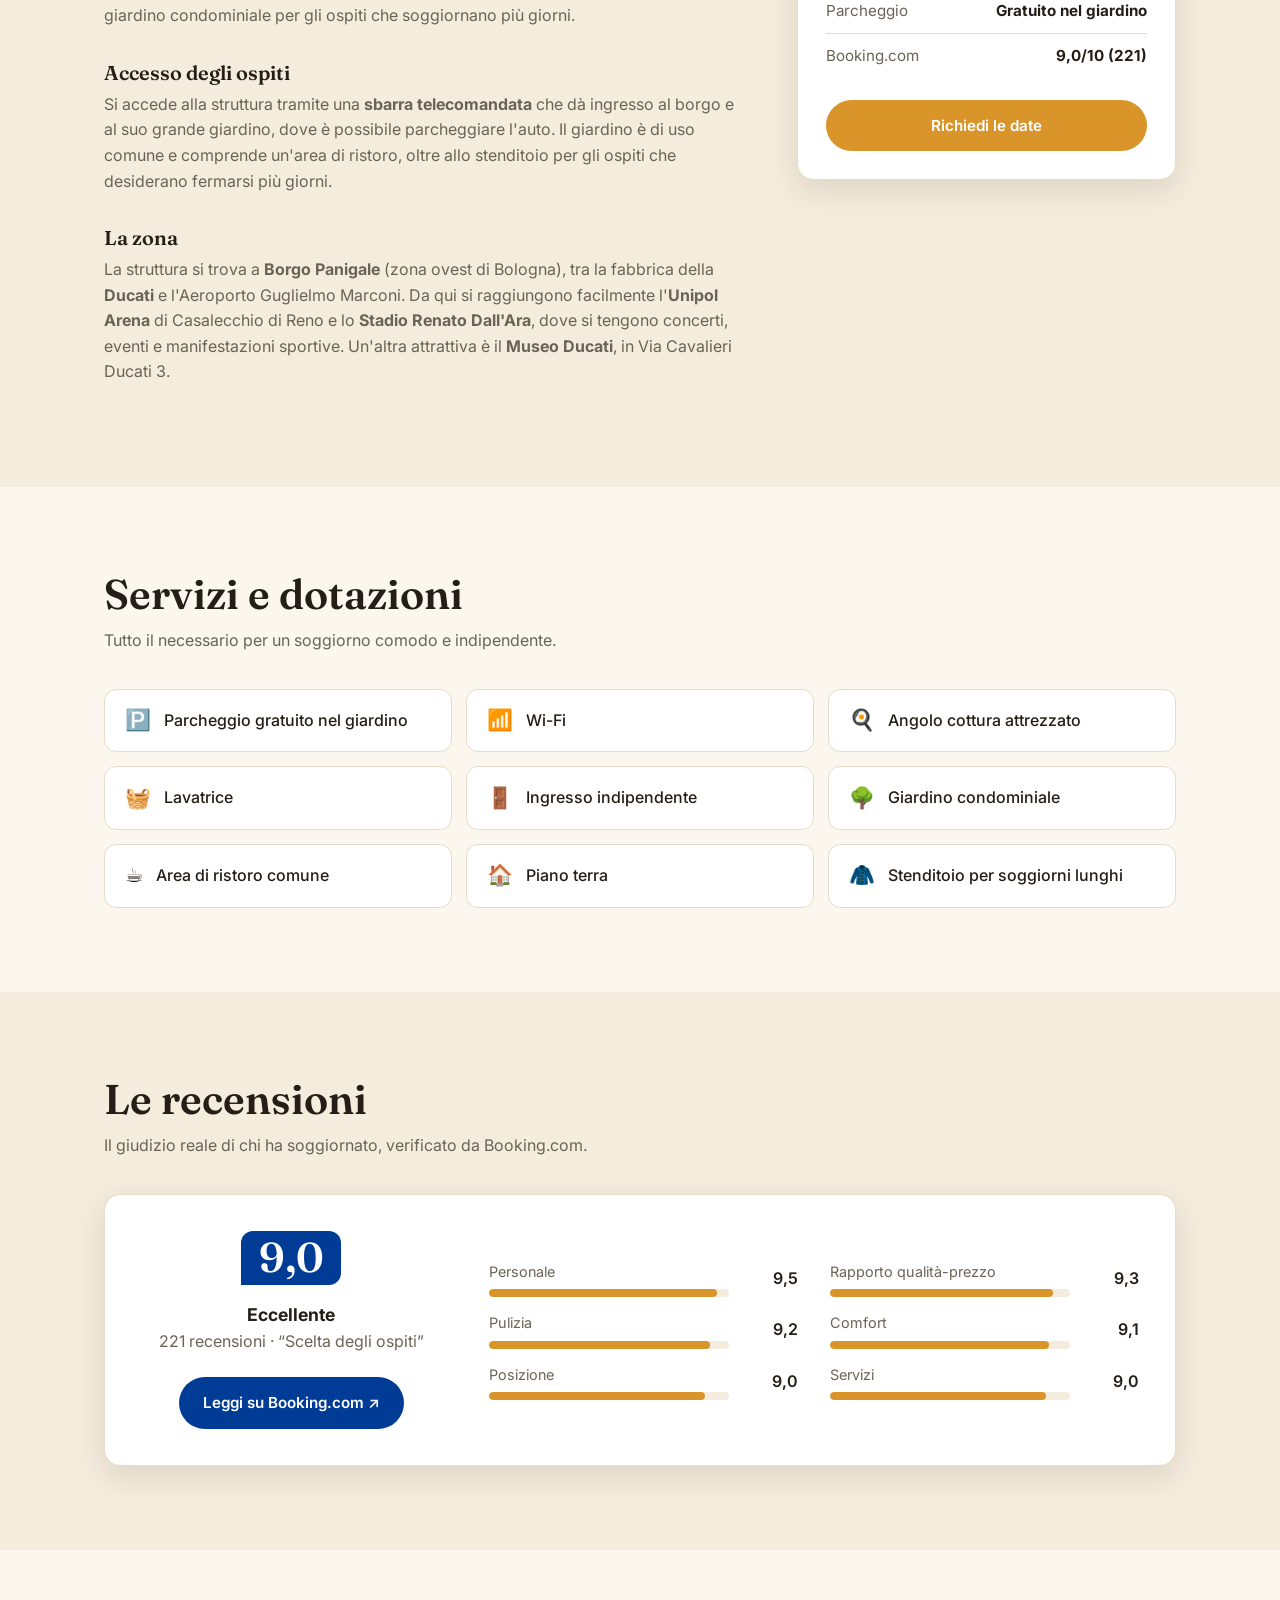
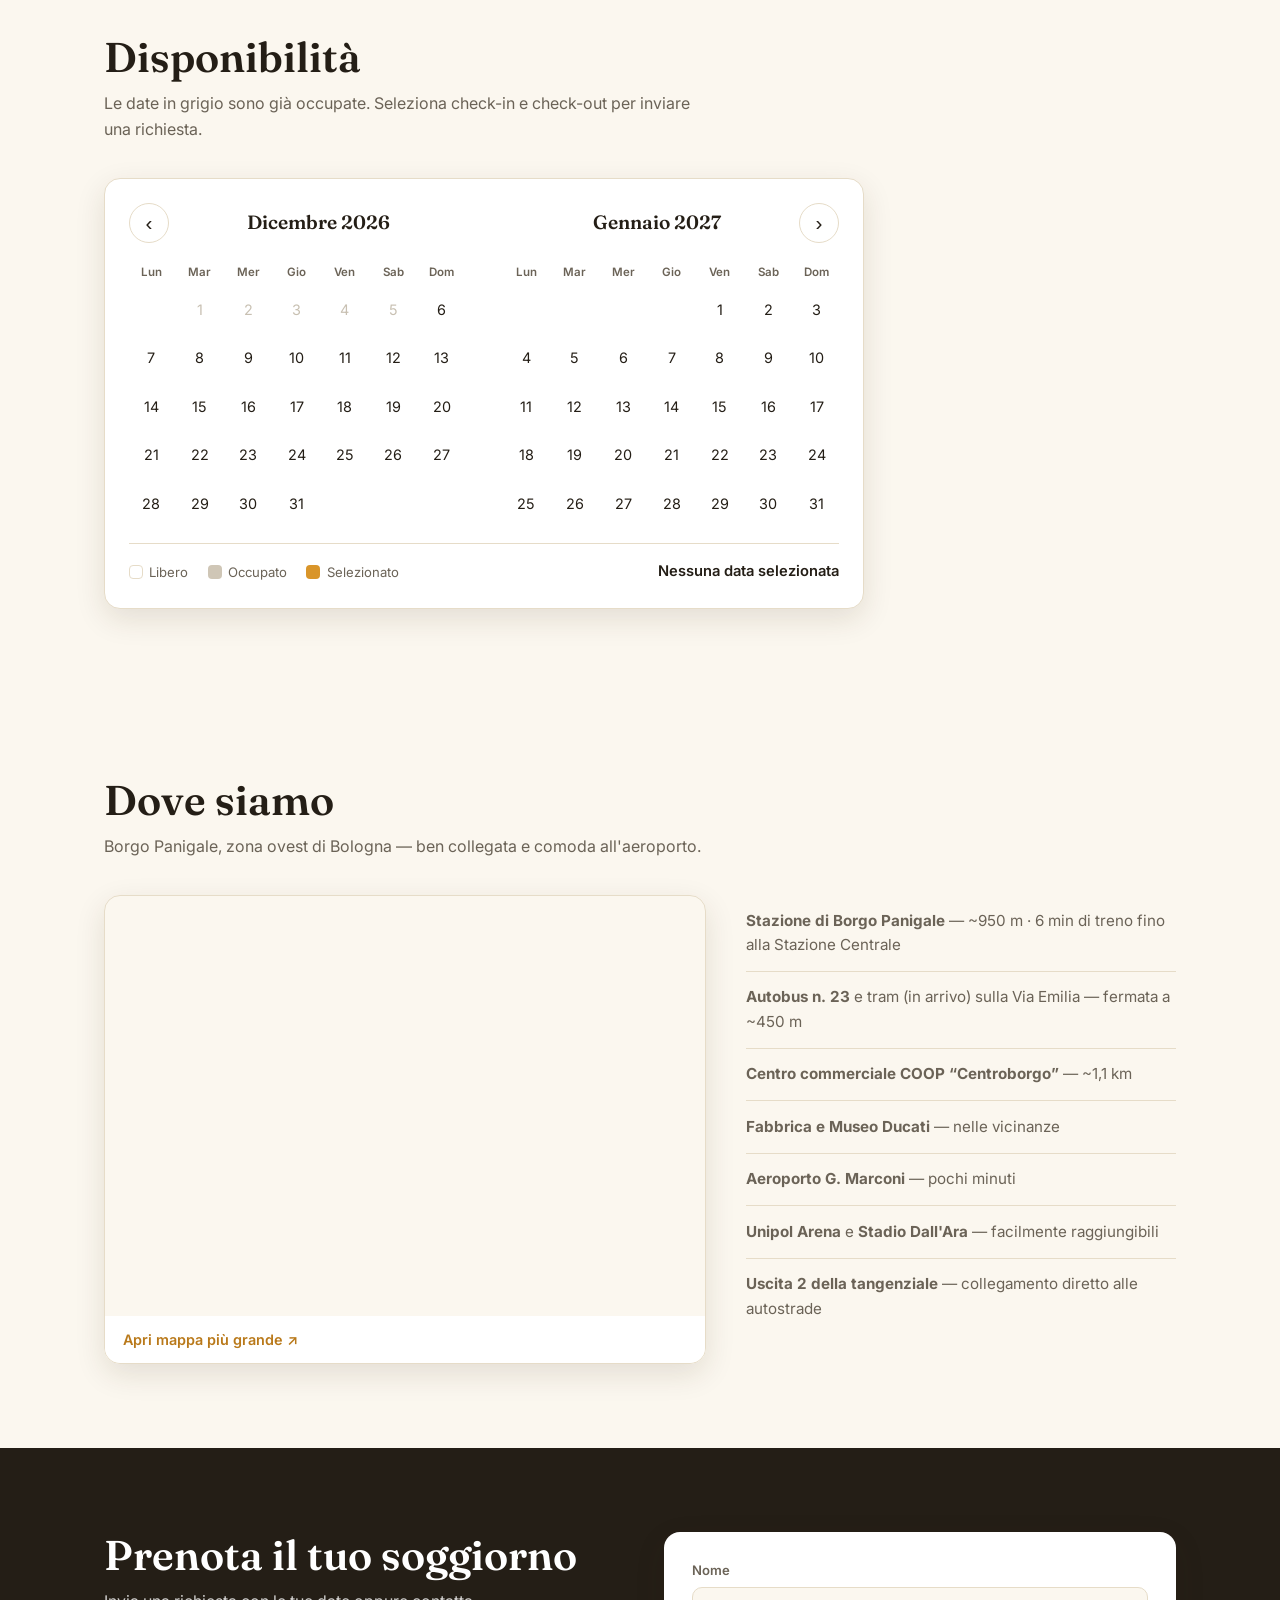
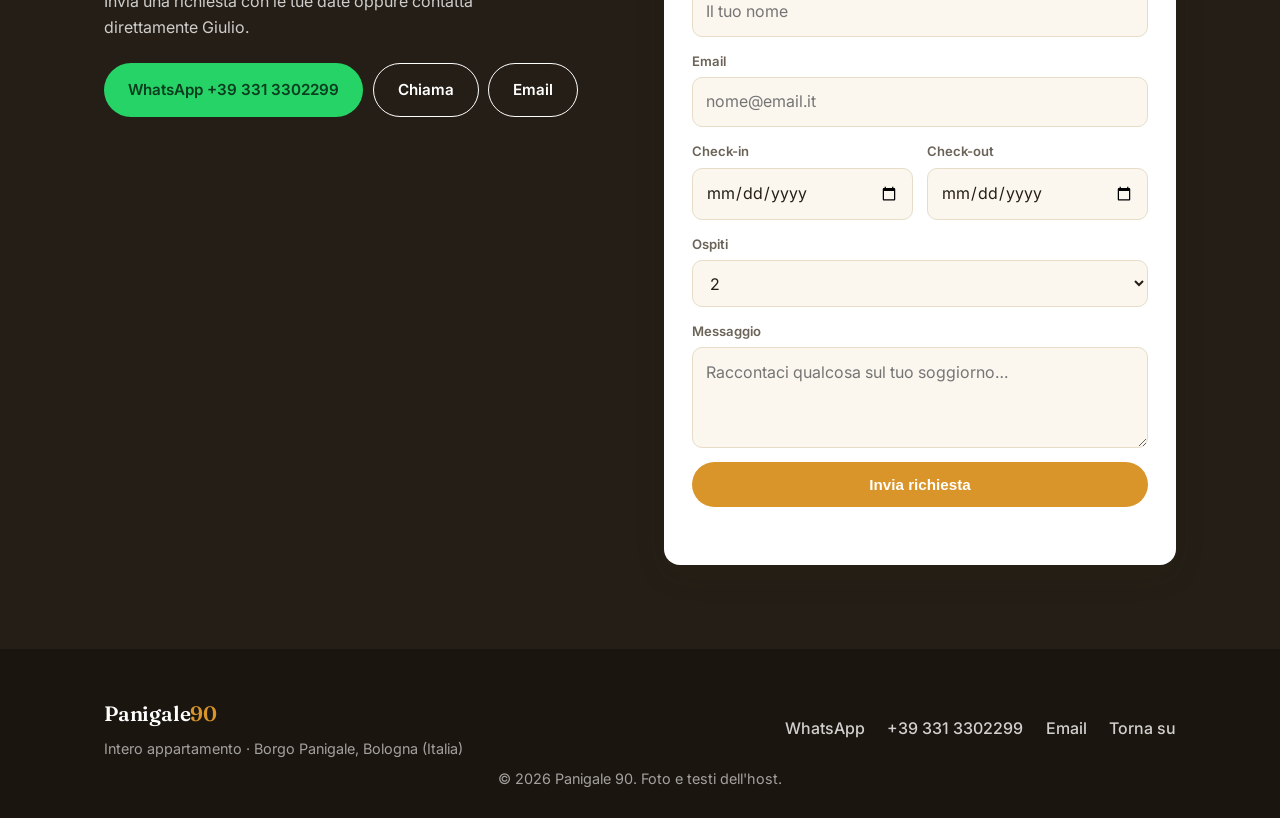
==== commit 11b8b9e5: "Gestione testi 'L'alloggio' dal pannello /admin (about.json: titolo, intro, paragrafi)" ====
--- a/_shot.html
+++ b/_shot.html
@@ -13,7 +13,7 @@
   <link rel="preconnect" href="https://fonts.gstatic.com" crossorigin />
   <link href="https://fonts.googleapis.com/css2?family=Fraunces:opsz,wght@9..144,500;9..144,600&family=Inter:wght@400;500;600&display=swap" rel="stylesheet" />
   <link rel="stylesheet" href="css/style.css" />
-<style>.hero{min-height:420px!important}html{scroll-behavior:auto}</style></head>
+<style>.hero{display:none}html{scroll-behavior:auto}</style></head>
 <body>
   <!-- NAV -->
   <header class="nav" id="top">
